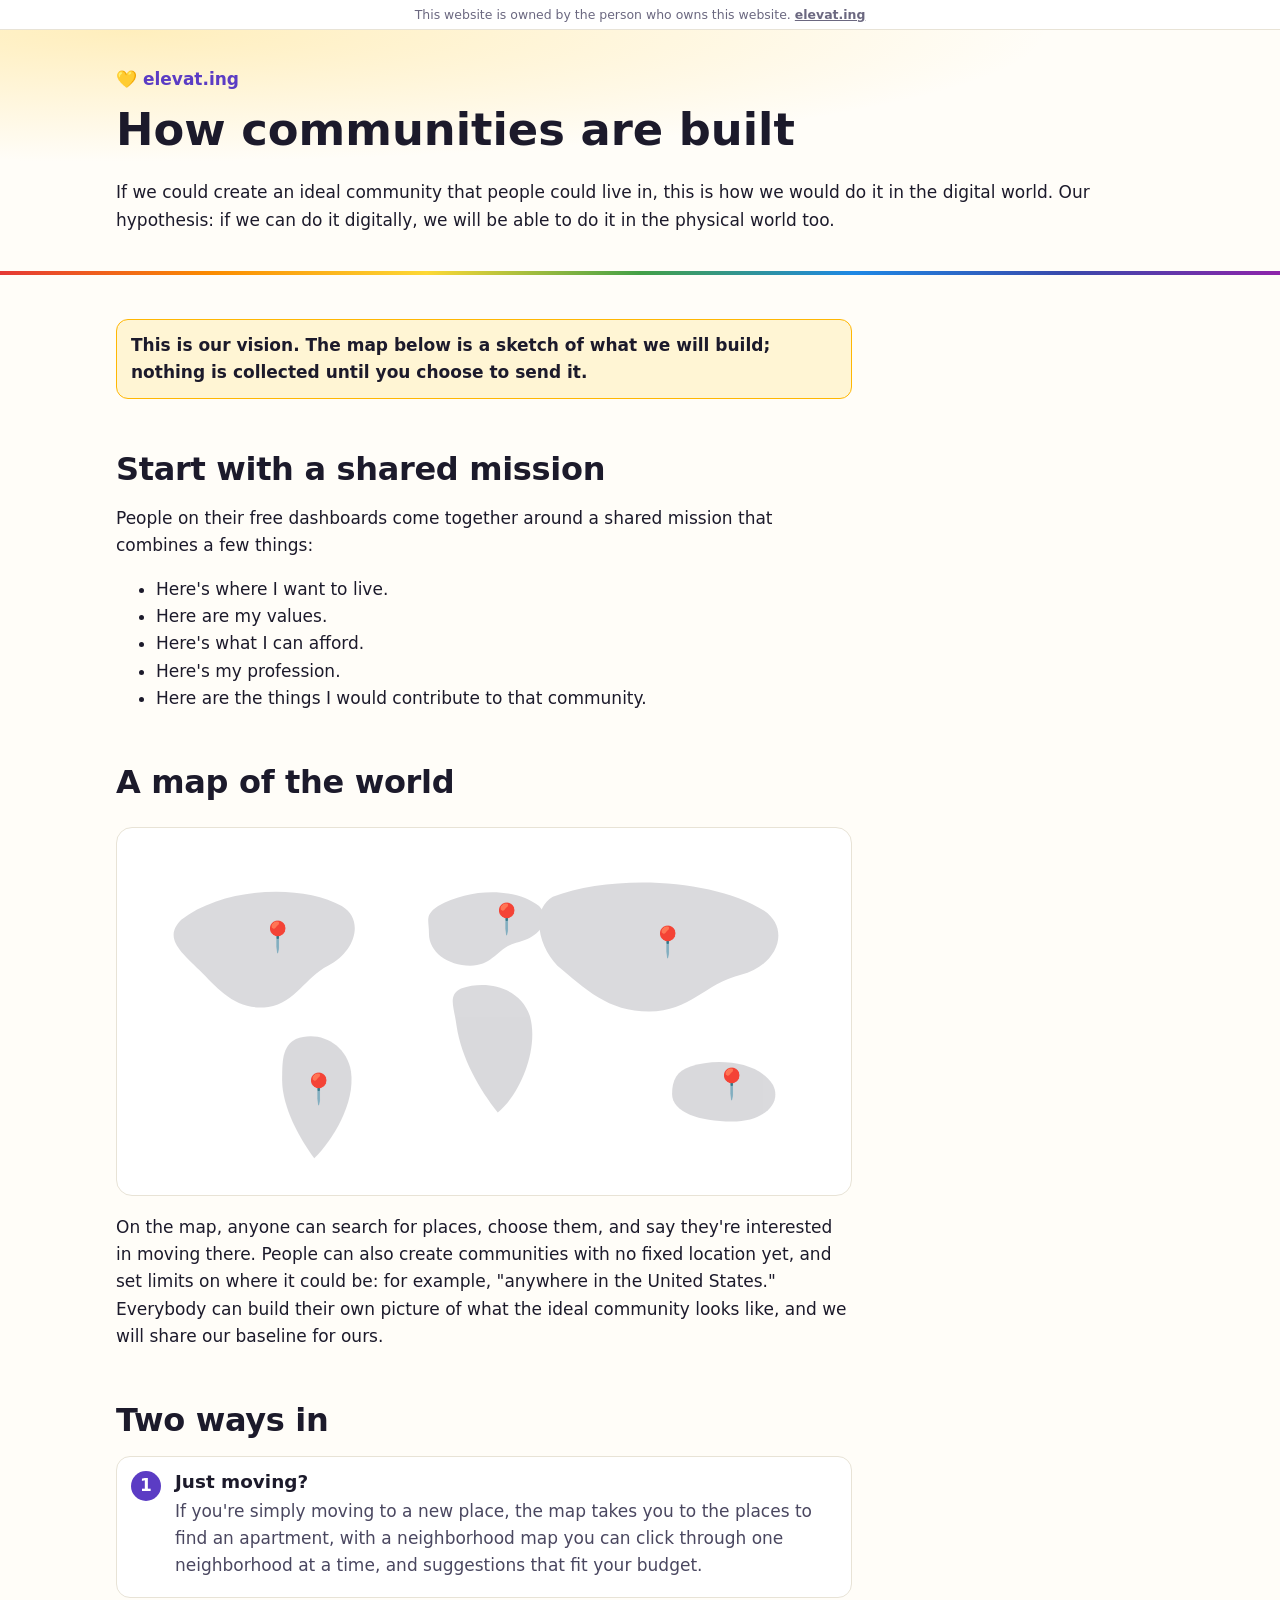
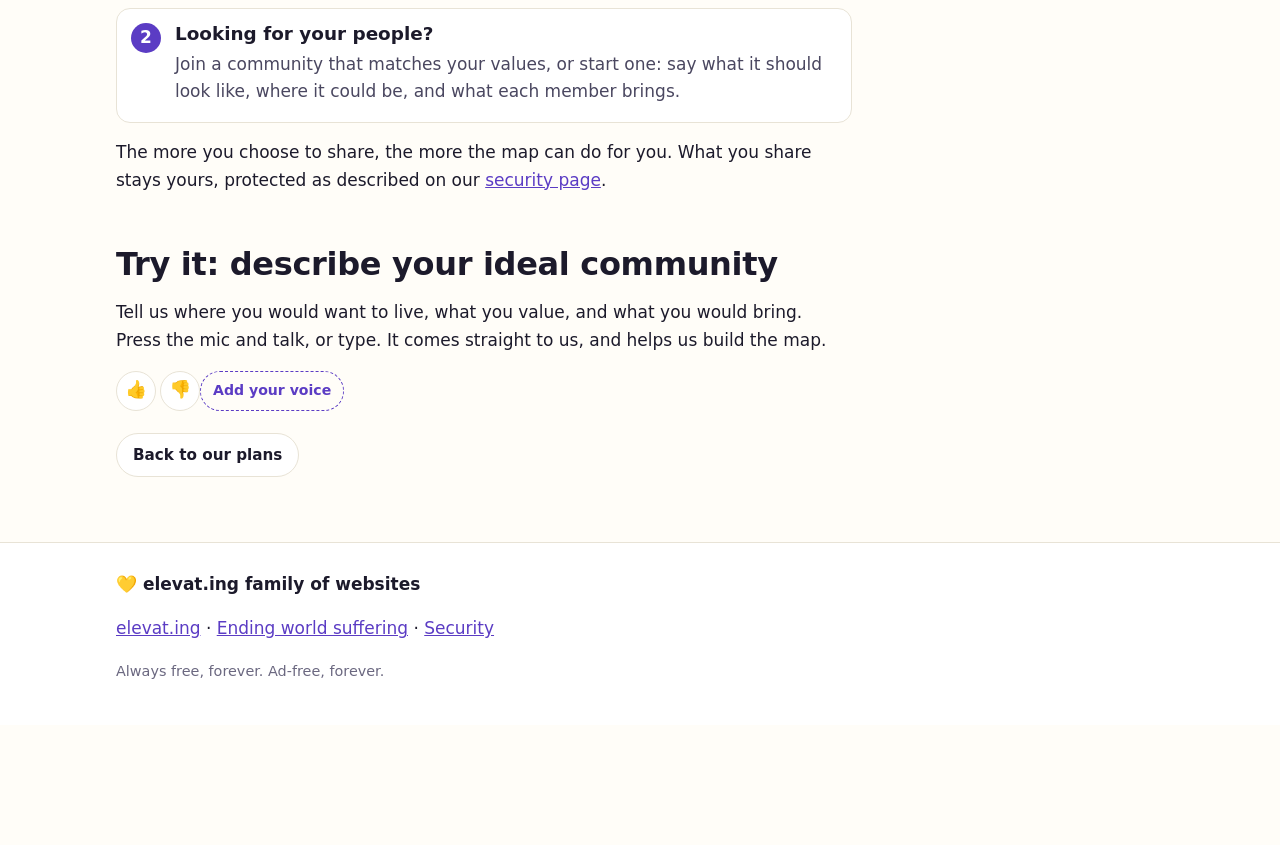
==== communities/index.html @ 51cf57e3 "elevat.ing becomes the main site: missions, flagships, every site with its plan, vision, plans in de" ====
<!DOCTYPE html>
<html lang="en">
<head>
<meta charset="utf-8">
<meta name="viewport" content="width=device-width, initial-scale=1">
<title>How communities are built | elevat.ing</title>
<meta name="description" content="Our vision for how communities are built: a map of the world where people say where they want to live, what they value, and what they would contribute.">
<link rel="canonical" href="https://elevat.ing/communities/">
<link rel="icon" href="data:image/svg+xml,%3Csvg xmlns='http://www.w3.org/2000/svg' viewBox='0 0 100 100'%3E%3Ctext y='.9em' font-size='90'%3E%F0%9F%92%9B%3C/text%3E%3C/svg%3E">
<link rel="stylesheet" href="../css/elv8.css?v=1">
</head>
<body>
<a class="skip" href="#main">Skip to content</a>
<div class="elv8-cap" role="note">This website is owned by the person who owns this website. <a href="https://elevat.ing/">elevat.ing</a></div>
<header class="page-hero">
  <div class="wrap">
    <a class="crumb" href="../">💛 elevat.ing</a>
    <h1>How communities are built</h1>
    <p class="lead">If we could create an ideal community that people could live in, this is how we would do it in the digital world. Our hypothesis: if we can do it digitally, we will be able to do it in the physical world too.</p>
  </div>
</header>
<main id="main" class="wrap sec">
  <div class="prose">
    <p class="status-note">This is our vision. The map below is a sketch of what we will build; nothing is collected until you choose to send it.</p>

    <h2>Start with a shared mission</h2>
    <p>People on their free dashboards come together around a shared mission that combines a few things:</p>
    <ul>
      <li>Here's where I want to live.</li>
      <li>Here are my values.</li>
      <li>Here's what I can afford.</li>
      <li>Here's my profession.</li>
      <li>Here are the things I would contribute to that community.</li>
    </ul>

    <h2>A map of the world</h2>
    <svg viewBox="0 0 320 160" role="img" aria-label="A sketch of a world map with community pins" style="width:100%;height:auto;background:var(--surface);border:1px solid var(--line);border-radius:16px;margin:.6rem 0">
      <g fill="currentColor" opacity=".16">
        <path d="M28 40c18-14 52-16 70-6 10 6 6 20-6 26-10 5-14 16-26 18-14 2-22-8-30-16-8-8-16-14-8-22z"/>
        <path d="M78 92c10-4 22 2 24 14 2 14-8 30-16 38-6-8-14-22-14-34 0-8 0-15 6-18z"/>
        <path d="M140 34c14-8 34-8 44 0 6 6 0 14-10 16-8 2-10 10-20 10-10 0-18-6-18-14 0-6-2-8 4-12z"/>
        <path d="M150 70c12-4 26 0 30 12 4 14-4 34-14 42-8-10-16-24-18-38-1-8-4-13 2-16z"/>
        <path d="M190 30c26-10 70-8 92 6 12 8 6 24-10 28-16 4-22 16-40 16-18 0-28-10-40-20-8-8-12-24-2-30z"/>
        <path d="M250 104c12-4 30-2 36 8 4 8-4 16-18 16-14 0-26-4-26-12 0-6 2-10 8-12z"/>
      </g>
      <g font-size="13" text-anchor="middle">
        <text x="70" y="52">📍</text><text x="170" y="44">📍</text><text x="240" y="54">📍</text><text x="88" y="118">📍</text><text x="268" y="116">📍</text>
      </g>
    </svg>
    <p>On the map, anyone can search for places, choose them, and say they're interested in moving there. People can also create communities with no fixed location yet, and set limits on where it could be: for example, "anywhere in the United States." Everybody can build their own picture of what the ideal community looks like, and we will share our baseline for ours.</p>

    <h2>Two ways in</h2>
    <ol class="steps">
      <li><h3>Just moving?</h3><p>If you're simply moving to a new place, the map takes you to the places to find an apartment, with a neighborhood map you can click through one neighborhood at a time, and suggestions that fit your budget.</p></li>
      <li><h3>Looking for your people?</h3><p>Join a community that matches your values, or start one: say what it should look like, where it could be, and what each member brings.</p></li>
    </ol>
    <p>The more you choose to share, the more the map can do for you. What you share stays yours, protected as described on our <a href="../security/">security page</a>.</p>

    <h2>Try it: describe your ideal community</h2>
    <p>Tell us where you would want to live, what you value, and what you would bring. Press the mic and talk, or type. It comes straight to us, and helps us build the map.</p>
    <div data-react="communities-vision" data-label="The communities vision" class="links"></div>
    <p style="margin-top:1.4rem"><a class="btn" href="../#plans">Back to our plans</a></p>
  </div>
</main>
<footer class="site"><div class="wrap"><p><b>💛 elevat.ing family of websites</b></p><p><a href="../">elevat.ing</a> · <a href="../end-suffering/">Ending world suffering</a> · <a href="../security/">Security</a></p><p class="small">Always free, forever. Ad-free, forever.</p></div></footer>
<script src="../js/elv8.js?v=1" defer></script>
<script src="https://hmrfamily.life/js/hmr-dock.js?v=6.8.2" data-site="elevat.ing" defer></script>
</body>
</html>
---- css/elv8.css ----
/* elevat.ing: our system of elevating websites. Fun but clean. */
:root{
  --ink:#1c1a2b;--ink2:#4a4760;--muted:#6b6880;--bg:#fffdf8;--surface:#ffffff;--line:#e8e3d6;
  --sun:#ffcc33;--sun2:#ffb703;--accent:#5b3cc4;--accent2:#7a5cf0;--good:#1f8a4c;--red:#c62828;--redbg:#fff1f0;
  --rainbow:linear-gradient(90deg,#e53935,#fb8c00,#fdd835,#43a047,#1e88e5,#3949ab,#8e24aa);
  --radius:16px;--shadow:0 1px 2px rgba(28,26,43,.06),0 6px 20px rgba(28,26,43,.06);
  --wrap:1080px;
}
@media (prefers-color-scheme:dark){:root{
  --ink:#f3f1fa;--ink2:#cfcbe0;--muted:#a7a3bb;--bg:#14121f;--surface:#1d1a2c;--line:#2f2b45;
  --accent:#a891ff;--accent2:#c2b2ff;--good:#5fd38f;--red:#ff8a80;--redbg:#2a1517;--shadow:0 1px 2px rgba(0,0,0,.4),0 6px 20px rgba(0,0,0,.3);
}}
*{box-sizing:border-box}
html{-webkit-text-size-adjust:100%;scroll-behavior:smooth}
@media (prefers-reduced-motion:reduce){html{scroll-behavior:auto}*{animation:none!important;transition:none!important}}
body{margin:0;background:var(--bg);color:var(--ink);font:17px/1.6 system-ui,-apple-system,"Segoe UI",Roboto,"Helvetica Neue",Arial,sans-serif;padding-bottom:120px}
a{color:var(--accent)}
a:hover{color:var(--accent2)}
:focus-visible{outline:3px solid var(--accent2);outline-offset:2px;border-radius:6px}
h1,h2,h3,h4{line-height:1.2;margin:0 0 .5em}
h2{font-size:clamp(1.5rem,4vw,2rem);letter-spacing:-.01em}
h3{font-size:1.15rem}
p{margin:0 0 1em}
.wrap{max-width:var(--wrap);margin:0 auto;padding:0 16px}
.skip{position:absolute;left:-999px;top:0}
.skip:focus{left:8px;top:8px;background:var(--surface);padding:8px 12px;z-index:100}
.small{font-size:.9rem;color:var(--muted)}
.visually-hidden{position:absolute!important;width:1px;height:1px;overflow:hidden;clip:rect(0 0 0 0);white-space:nowrap}

/* caption strip (every site carries one) */
.elv8-cap{font-size:.78rem;line-height:1.4;text-align:center;padding:6px 12px;background:var(--surface);border-bottom:1px solid var(--line);color:var(--muted)}
.elv8-cap a{color:inherit;font-weight:700}

/* Thanksgiving banner */
.tg{background:linear-gradient(100deg,#7a3e00,#c0561b 45%,#e8962e);color:#fff;text-align:center;padding:14px 16px}
.tg b{display:block;font-size:1.1rem;letter-spacing:.02em}
.tg p{margin:.2em auto 0;max-width:46rem;font-size:.95rem}
.tg .tg2{opacity:.9;font-style:italic}

/* hero */
.hero{position:relative;padding:48px 0 36px;background:radial-gradient(120% 90% at 10% 0%,rgba(255,204,51,.35),transparent 60%),radial-gradient(90% 80% at 100% 10%,rgba(122,92,240,.18),transparent 60%)}
.hero::after{content:"";position:absolute;left:0;right:0;bottom:0;height:4px;background:var(--rainbow)}
.brand{display:inline-flex;align-items:center;gap:.45rem;font-weight:800;letter-spacing:.02em;font-size:1rem;color:var(--ink2);margin-bottom:.8rem}
.brand .heart{font-size:1.2rem}
.hero h1{font-size:clamp(2.1rem,8vw,3.6rem);letter-spacing:-.02em;margin-bottom:.35em}
.hero .lead{font-size:clamp(1.05rem,2.6vw,1.25rem);color:var(--ink2);max-width:44rem}
.hero .year{font-weight:700;color:var(--ink)}
.promise{display:inline-block;margin-top:.4rem;padding:.45rem .8rem;border-radius:99px;background:var(--surface);border:1px solid var(--line);font-weight:700;font-size:.92rem}
.hero-quote{margin:1.4rem 0 0;padding:1rem 1.1rem;border-left:4px solid var(--sun2);background:var(--surface);border-radius:0 12px 12px 0;max-width:46rem;box-shadow:var(--shadow)}
.hero-quote p{margin:0;font-size:1.02rem}
.hero-quote p+p{margin-top:.35rem;font-weight:800}

/* section nav */
.secnav{position:sticky;top:0;z-index:20;background:color-mix(in srgb,var(--bg) 92%,transparent);backdrop-filter:blur(6px);border-bottom:1px solid var(--line)}
.secnav ul{display:flex;gap:.25rem;list-style:none;margin:0 auto;padding:6px 16px;overflow-x:auto;scrollbar-width:none}
.secnav ul::-webkit-scrollbar{display:none}
.secnav a{display:block;white-space:nowrap;padding:.45rem .75rem;border-radius:99px;text-decoration:none;color:var(--ink2);font-weight:600;font-size:.92rem}
.secnav a:hover{background:var(--surface);color:var(--ink)}

/* sections */
.sec{padding:44px 16px 8px}
.sec>.intro{max-width:46rem;color:var(--ink2)}
.kicker{display:inline-block;font-size:.78rem;font-weight:800;letter-spacing:.08em;text-transform:uppercase;color:var(--accent);margin-bottom:.4rem}

/* cards */
.cards{display:grid;grid-template-columns:repeat(auto-fill,minmax(260px,1fr));gap:14px;margin-top:18px}
.card{position:relative;display:flex;flex-direction:column;background:var(--surface);border:1px solid var(--line);border-radius:var(--radius);padding:18px 18px 14px;box-shadow:var(--shadow);transition:transform .15s ease,box-shadow .15s ease}
.card:hover{transform:translateY(-2px)}
.card .ico{font-size:1.7rem;line-height:1;margin-bottom:.5rem}
.card h3{margin-bottom:.35em}
.card p{color:var(--ink2);font-size:.97rem}
.card .status{align-self:flex-start;font-size:.75rem;font-weight:800;letter-spacing:.04em;text-transform:uppercase;padding:.2rem .55rem;border-radius:99px;background:rgba(122,92,240,.12);color:var(--accent);margin-bottom:.6rem}
.card .status.live{background:rgba(31,138,76,.13);color:var(--good)}
.card details{margin:.2rem 0 .6rem;font-size:.95rem}
.card details summary{cursor:pointer;font-weight:700;color:var(--accent)}
.card details ul{padding-left:1.1rem;margin:.5rem 0 0;color:var(--ink2)}
.card details li{margin:.25rem 0}
.card .go{font-weight:700}
.card .foot{margin-top:auto;padding-top:.5rem;display:flex;flex-wrap:wrap;align-items:center;gap:.4rem}
.card.red{border:2px solid var(--red);background:var(--redbg)}
.card.red .status{background:var(--red);color:#fff}
.card.last{grid-column:1/-1;border:2px solid var(--sun2);background:linear-gradient(135deg,rgba(255,204,51,.18),transparent 60%),var(--surface)}
.card.last h3{font-size:1.4rem}

/* flagships */
.flags{display:grid;grid-template-columns:repeat(auto-fit,minmax(280px,1fr));gap:14px;margin-top:18px}
.flag{background:var(--surface);border:1px solid var(--line);border-radius:var(--radius);padding:20px;box-shadow:var(--shadow);display:flex;flex-direction:column}
.flag.main{border:2px solid var(--accent)}
.flag .host{font-size:1.35rem;font-weight:800;margin-bottom:.2rem}
.flag .host a{text-decoration:none}
.flag .what{font-weight:700;color:var(--ink2);margin-bottom:.6rem}
.flag p{color:var(--ink2)}
.flag .foot{margin-top:auto;display:flex;flex-wrap:wrap;gap:.4rem;align-items:center}

/* buttons */
.btn{display:inline-flex;align-items:center;justify-content:center;gap:.35rem;min-height:44px;padding:0 16px;border-radius:99px;border:1px solid var(--line);background:var(--surface);color:var(--ink);font:inherit;font-weight:700;font-size:.95rem;text-decoration:none;cursor:pointer}
.btn:hover{border-color:var(--accent);color:var(--ink)}
.btn.primary{background:var(--accent);border-color:var(--accent);color:#fff}
.btn.primary:hover{background:var(--accent2);color:#fff}
.btn.small{min-height:36px;padding:0 12px;font-size:.88rem}
.thumbs{display:inline-flex;gap:.25rem}
.thumb{min-width:40px;min-height:40px;border-radius:99px;border:1px solid var(--line);background:var(--surface);cursor:pointer;font-size:1.05rem;line-height:1}
.thumb[aria-pressed=true]{background:var(--sun);border-color:var(--sun2)}
.thumb:disabled{cursor:default}
.voice-open{min-height:40px;padding:0 12px;border-radius:99px;border:1px dashed var(--accent);background:transparent;color:var(--accent);font:inherit;font-weight:700;font-size:.88rem;cursor:pointer}

/* voice box */
.vb{width:100%;margin-top:.6rem;padding:.8rem;border:1px solid var(--line);border-radius:12px;background:var(--bg)}
.vb label{display:block;font-weight:700;font-size:.9rem;margin:.4rem 0 .2rem}
.vb .row{display:flex;gap:.4rem;align-items:flex-start}
.vb textarea,.vb input[type=email],.vb input[type=text]{width:100%;font:inherit;font-size:1rem;padding:.55rem .65rem;border-radius:10px;border:1px solid var(--line);background:var(--surface);color:var(--ink)}
.vb textarea{min-height:5.5rem;resize:vertical}
.mic{flex:none;width:44px;height:44px;border-radius:50%;border:0;background:var(--rainbow);color:#fff;font-size:1.15rem;cursor:pointer}
.mic.rec{background:var(--red)}
.vb .out{min-height:1.2em;font-size:.9rem;color:var(--ink2);margin:.4rem 0 0}
.vb .live{font-size:.85rem;color:var(--red);font-weight:700}

/* site list */
.finder{display:flex;flex-wrap:wrap;gap:.5rem;align-items:flex-end;margin:16px 0 8px;padding:12px;background:var(--surface);border:1px solid var(--line);border-radius:var(--radius)}
.finder .q{flex:1 1 240px;display:flex;gap:.4rem}
.finder input[type=search]{flex:1;min-width:0;min-height:44px;font:inherit;padding:0 .8rem;border-radius:99px;border:1px solid var(--line);background:var(--bg);color:var(--ink)}
.finder label{display:flex;flex-direction:column;font-size:.8rem;font-weight:700;color:var(--muted);gap:.15rem}
.finder select{min-height:44px;font:inherit;font-size:.95rem;padding:0 .6rem;border-radius:12px;border:1px solid var(--line);background:var(--bg);color:var(--ink);max-width:100%}
.slist{list-style:none;margin:0;padding:0}
.slist>li{display:grid;grid-template-columns:1fr auto;gap:.2rem .8rem;padding:12px 4px;border-bottom:1px solid var(--line)}
.slist .name{font-weight:800;word-break:break-word}
.slist .name a{text-decoration:none}
.slist .stage{font-size:.72rem;font-weight:800;text-transform:uppercase;letter-spacing:.04em;padding:.15rem .5rem;border-radius:99px;background:var(--line);color:var(--ink2);align-self:start;white-space:nowrap}
.slist .stage.family{background:var(--accent);color:#fff}
.slist .stage.starter{background:rgba(31,138,76,.15);color:var(--good)}
.slist .plan{grid-column:1/-1;color:var(--ink2);font-size:.95rem}
.slist .plan b{color:var(--ink)}
.slist .acts{grid-column:1/-1;display:flex;flex-wrap:wrap;gap:.4rem;align-items:center}
.slist .cat{font-size:.82rem;color:var(--muted)}
.more{margin:14px 0}

/* vision */
.vision{background:linear-gradient(180deg,transparent,rgba(255,204,51,.12));padding-bottom:30px}
.quotes{display:grid;grid-template-columns:repeat(auto-fit,minmax(280px,1fr));gap:14px;margin:18px 0}
.quote{margin:0;background:var(--surface);border:1px solid var(--line);border-radius:var(--radius);padding:18px;box-shadow:var(--shadow)}
.quote blockquote{margin:0 0 .6rem;font-size:1.25rem;font-weight:800;line-height:1.3}
.quote p{color:var(--ink2);margin:0}
.big-quote{font-size:1.1rem;border-left:4px solid var(--accent);padding:.4rem 0 .4rem 1rem;margin:1.2rem 0;max-width:46rem}
.weekly{display:flex;gap:1rem;align-items:center;padding:16px;border-radius:var(--radius);background:var(--surface);border:1px solid var(--line);margin:18px 0}
.weekly .n{font-size:2.2rem;font-weight:900;line-height:1}
.links{display:flex;flex-wrap:wrap;gap:.5rem;margin:.6rem 0 0}

/* vision player */
.player{margin:18px 0;border-radius:var(--radius);overflow:hidden;border:1px solid var(--line);background:#0f0d1a;color:#fff;box-shadow:var(--shadow)}
.stage-v{position:relative;aspect-ratio:16/9;min-height:220px;overflow:hidden}
.stage-v svg{position:absolute;inset:0;width:100%;height:100%}
.stage-v .cap{position:absolute;left:0;right:0;bottom:0;padding:12px 16px;background:linear-gradient(transparent,rgba(0,0,0,.75));font-weight:700;font-size:clamp(.9rem,2.6vw,1.1rem)}
.stage-v .playbig{position:absolute;inset:0;margin:auto;width:84px;height:84px;border-radius:50%;border:0;background:var(--sun);color:#1c1a2b;font-size:2rem;cursor:pointer;box-shadow:0 0 0 8px rgba(255,204,51,.25)}
.pctl{display:flex;gap:.5rem;align-items:center;padding:8px 12px;background:#17142a}
.pctl button{min-height:40px;border-radius:99px;border:1px solid #3a3556;background:#221e38;color:#fff;font:inherit;font-weight:700;padding:0 14px;cursor:pointer}
.pctl .bar{flex:1;height:6px;border-radius:6px;background:#2d2848;overflow:hidden}
.pctl .bar i{display:block;height:100%;width:0;background:var(--rainbow);transition:width .3s linear}
.dot{transition:transform 1.2s ease,opacity 1.2s ease,fill 1.2s ease}

/* page (inner pages) */
.page-hero{padding:36px 0 24px;position:relative;background:radial-gradient(120% 90% at 10% 0%,rgba(255,204,51,.3),transparent 60%)}
.page-hero::after{content:"";position:absolute;left:0;right:0;bottom:0;height:4px;background:var(--rainbow)}
.page-hero h1{font-size:clamp(1.8rem,6vw,2.8rem)}
.crumb{font-weight:700;text-decoration:none;display:inline-block;margin-bottom:.6rem}
.prose{max-width:46rem}
.prose h2{margin-top:1.6em}
.steps{counter-reset:s;list-style:none;padding:0;margin:1rem 0}
.steps>li{counter-increment:s;position:relative;padding:14px 14px 14px 58px;margin:0 0 10px;background:var(--surface);border:1px solid var(--line);border-radius:14px}
.steps>li::before{content:counter(s);position:absolute;left:14px;top:14px;width:30px;height:30px;border-radius:50%;background:var(--accent);color:#fff;font-weight:800;display:grid;place-items:center}
.steps h3{margin:0 0 .3em}
.steps p,.steps ul{margin:.2em 0;color:var(--ink2)}
.status-note{padding:12px 14px;border-radius:12px;background:rgba(255,204,51,.18);border:1px solid var(--sun2);font-weight:600}
.boxes{display:grid;grid-template-columns:repeat(6,1fr);gap:8px;margin:16px 0}
@media (min-width:640px){.boxes{grid-template-columns:repeat(12,1fr)}}
.box{aspect-ratio:1;border-radius:8px;background:#26223a;border:2px solid #3b3558;display:grid;place-items:center;color:#cfc9ef;font-size:.8rem;font-weight:800;position:relative}
.box.on{border-color:var(--sun2);box-shadow:0 0 0 3px rgba(255,204,51,.3)}
.box.bad{background:#5a1d22;border-color:#ff6b6b}
.box.clean{background:#173b2a;border-color:#4cd18a}

/* footer */
footer.site{margin-top:40px;padding:28px 0;border-top:1px solid var(--line);background:var(--surface)}
footer.site ul{list-style:none;padding:0;margin:.6rem 0;display:flex;flex-wrap:wrap;gap:.4rem 1rem}
footer.site .heart{color:var(--sun2)}

/* first visit */
.fv{position:fixed;inset:0;z-index:2147483000;background:rgba(15,13,26,.6);display:flex;align-items:flex-end;justify-content:center;padding:12px}
@media (min-width:640px){.fv{align-items:center}}
.fv-box{width:100%;max-width:560px;max-height:calc(100vh - 24px);overflow:auto;background:var(--surface);color:var(--ink);border-radius:20px;padding:22px 20px 18px;box-shadow:0 20px 60px rgba(0,0,0,.35)}
.fv-box h2{font-size:1.45rem}
.fv-box .acts{display:flex;flex-wrap:wrap;gap:.5rem;margin-top:1rem}
.fv-box .acts .btn{flex:1 1 auto}
.fv-box .mission p{color:var(--ink2)}
.fv-box .mission .hook{font-size:1.1rem;font-weight:800;color:var(--ink)}
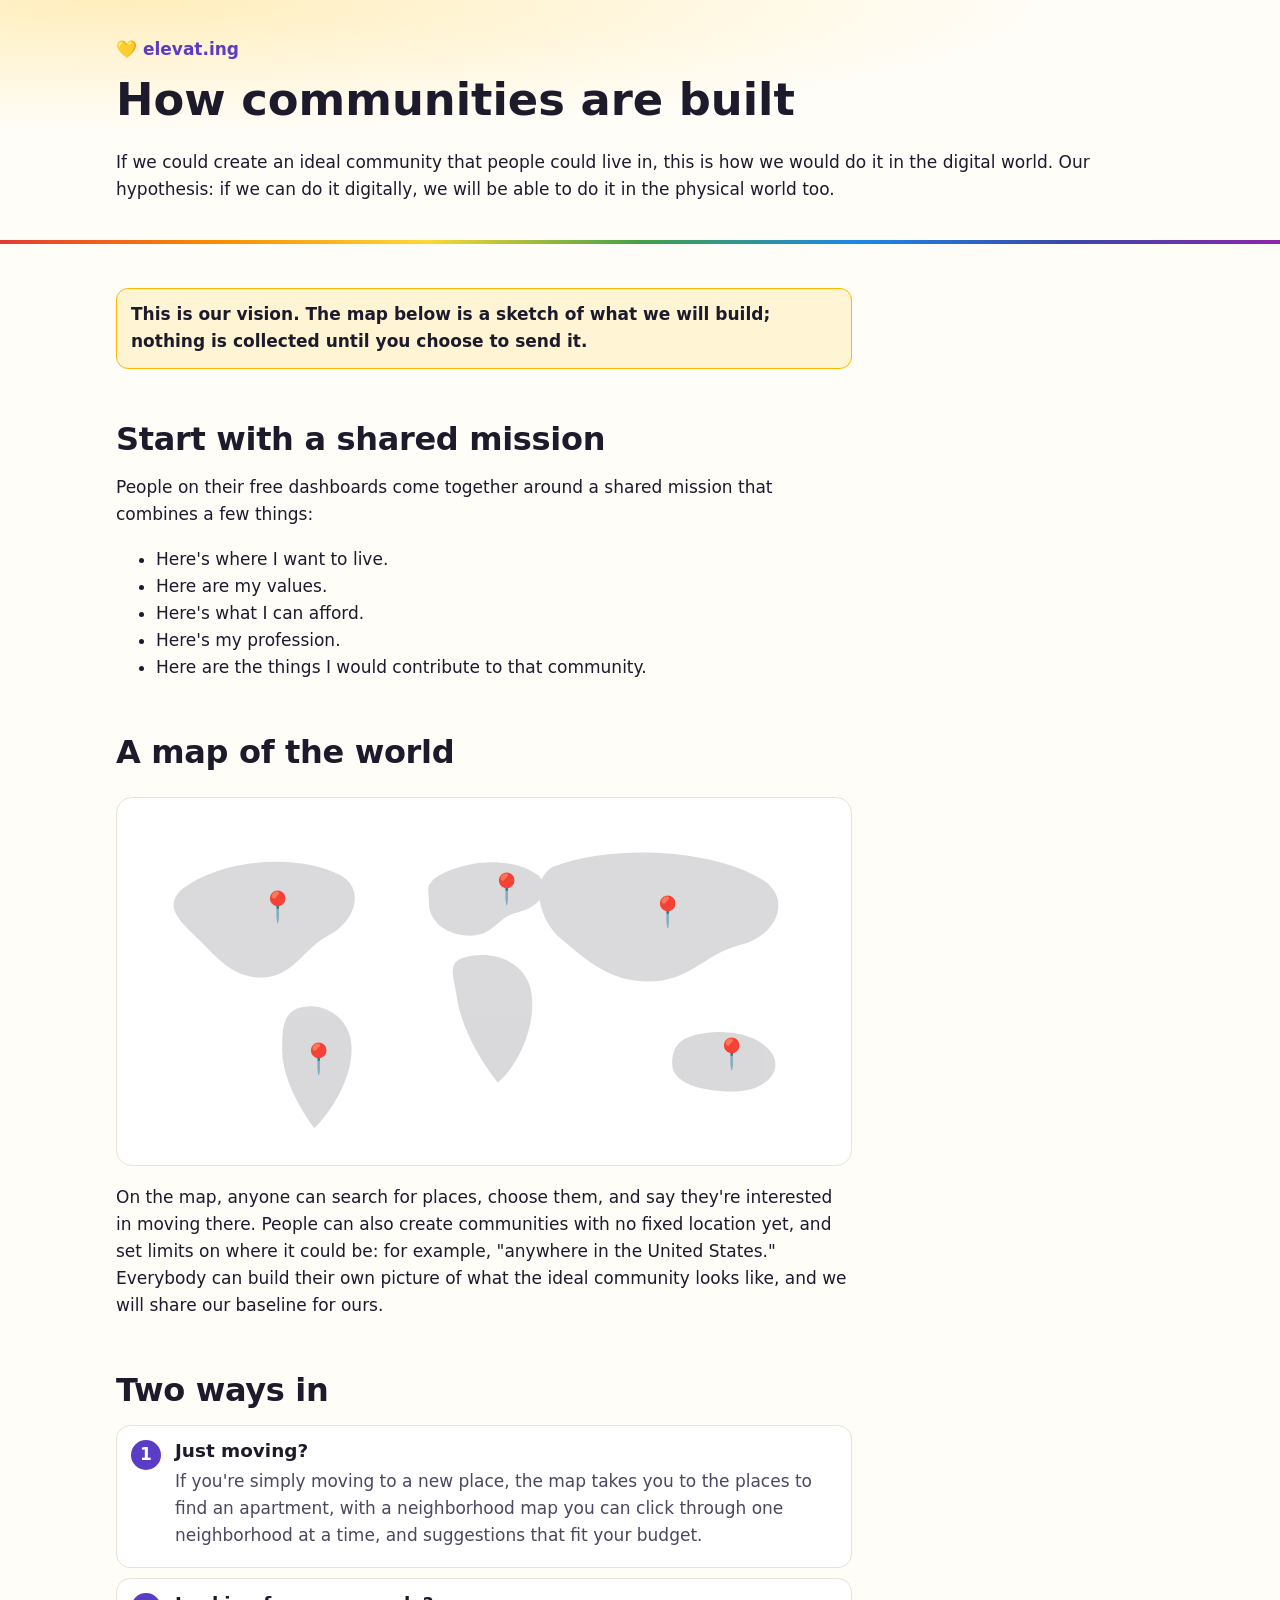
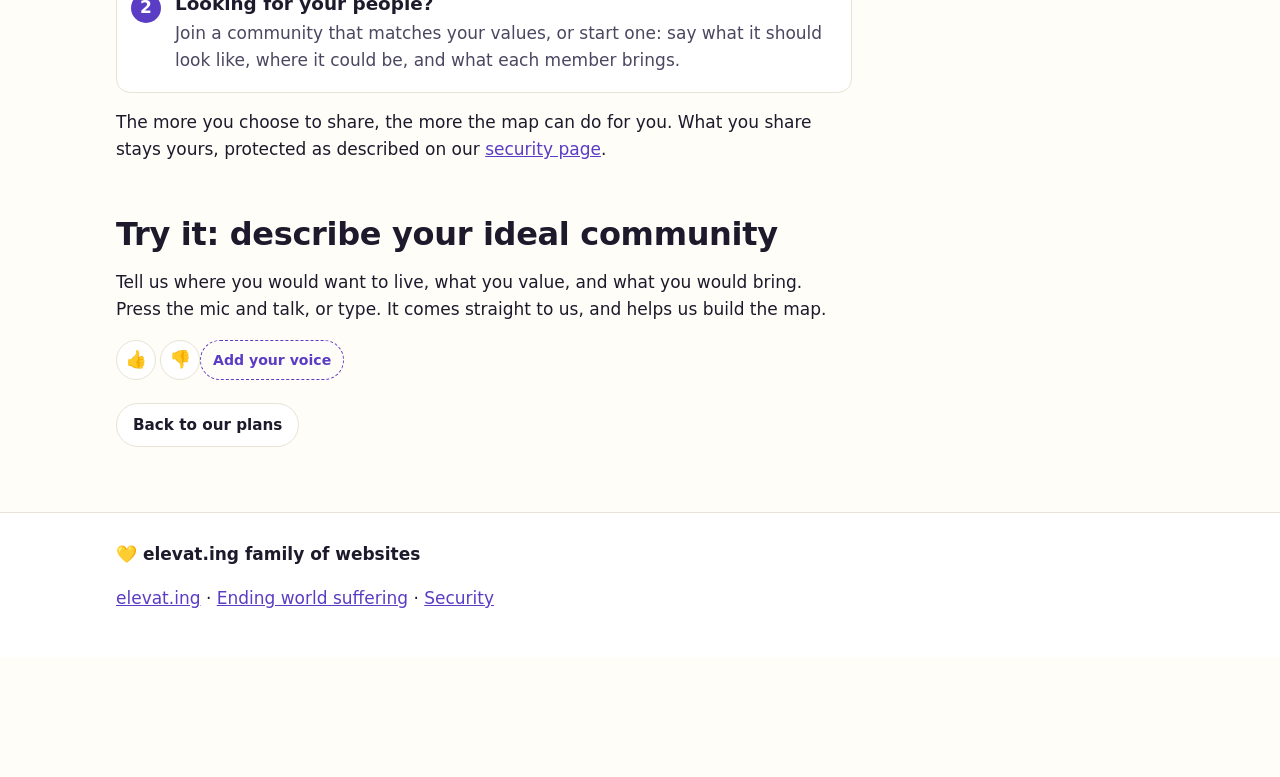
==== commit 1694277a: "elevat.ing, his 17:57Z review (N-018 to N-048): menu bar first, then the heart and family line, then" ====
--- a/communities/index.html
+++ b/communities/index.html
@@ -7,11 +7,10 @@
 <meta name="description" content="Our vision for how communities are built: a map of the world where people say where they want to live, what they value, and what they would contribute.">
 <link rel="canonical" href="https://elevat.ing/communities/">
 <link rel="icon" href="data:image/svg+xml,%3Csvg xmlns='http://www.w3.org/2000/svg' viewBox='0 0 100 100'%3E%3Ctext y='.9em' font-size='90'%3E%F0%9F%92%9B%3C/text%3E%3C/svg%3E">
-<link rel="stylesheet" href="../css/elv8.css?v=1">
+<link rel="stylesheet" href="../css/elv8.css?v=3">
 </head>
 <body>
 <a class="skip" href="#main">Skip to content</a>
-<div class="elv8-cap" role="note">This website is owned by the person who owns this website. <a href="https://elevat.ing/">elevat.ing</a></div>
 <header class="page-hero">
   <div class="wrap">
     <a class="crumb" href="../">💛 elevat.ing</a>
@@ -62,8 +61,8 @@
     <p style="margin-top:1.4rem"><a class="btn" href="../#plans">Back to our plans</a></p>
   </div>
 </main>
-<footer class="site"><div class="wrap"><p><b>💛 elevat.ing family of websites</b></p><p><a href="../">elevat.ing</a> · <a href="../end-suffering/">Ending world suffering</a> · <a href="../security/">Security</a></p><p class="small">Always free, forever. Ad-free, forever.</p></div></footer>
-<script src="../js/elv8.js?v=1" defer></script>
-<script src="https://hmrfamily.life/js/hmr-dock.js?v=6.8.2" data-site="elevat.ing" defer></script>
+<footer class="site"><div class="wrap"><p><b>💛 elevat.ing family of websites</b></p><p><a href="../">elevat.ing</a> · <a href="../end-suffering/">Ending world suffering</a> · <a href="../security/">Security</a></p></div></footer>
+<script src="../js/elv8.js?v=4" defer></script>
+<script src="https://hmrfamily.life/js/hmr-dock.js?v=6.9.1" data-site="elevat.ing" defer></script>
 </body>
 </html>
--- a/css/elv8.css
+++ b/css/elv8.css
@@ -191,3 +191,44 @@
 .fv-box .acts .btn{flex:1 1 auto}
 .fv-box .mission p{color:var(--ink2)}
 .fv-box .mission .hook{font-size:1.1rem;font-weight:800;color:var(--ink)}
+
+/* added 2026-11-27 */
+.login-note{margin:0 0 1em;padding:14px 16px;border-left:4px solid var(--accent);background:var(--surface);border-radius:0 12px 12px 0;color:var(--ink2)}
+.login-note p{margin:0}
+.dot circle{transition:fill 1.2s ease}
+.dot text{transition:opacity .8s ease}
+.family-line{margin:.6rem 0 0;font-weight:700;color:var(--ink2)}
+.afraid{margin:1.2rem 0 0;max-width:46rem;padding:1rem 1.1rem;border-radius:var(--radius);background:var(--surface);border:1px solid var(--line);box-shadow:var(--shadow)}
+.afraid-h{font-size:1.15rem;margin-bottom:.4em}
+.afraid p{color:var(--ink2);margin:0 0 .5em}
+.afraid .foot{display:flex;flex-wrap:wrap;gap:.4rem;align-items:center}
+.tip{font-size:.88rem;color:var(--muted);margin:.2rem 0 .4rem}
+.phits{margin:.4rem 0 .6rem}
+.phits-h{font-size:1rem;margin:.4rem 0}
+.phits ul{list-style:none;margin:0;padding:0}
+.phits li{padding:8px 4px;border-bottom:1px solid var(--line)}
+.phits li a{font-weight:800}
+.phits .snip{display:block;font-size:.9rem;color:var(--ink2)}
+.miss{margin:.4rem 0 1rem}
+.btn.trials{border-color:var(--accent);color:var(--accent)}
+.modal{position:fixed;inset:0;background:rgba(15,13,26,.6);display:flex;align-items:center;justify-content:center;padding:12px;z-index:2147483000}
+.modal[hidden]{display:none}
+.dlg{background:var(--surface);color:var(--ink);border-radius:var(--radius);width:100%;max-width:620px;max-height:100%;overflow:auto;padding:18px 20px}
+.dlg-top{display:flex;justify-content:space-between;align-items:center;gap:10px}
+.dlg-top h2{margin:0;font-size:1.4rem}
+.dlg h3{margin-top:1rem}
+.dlg ul{padding-left:1.1rem;color:var(--ink2)}
+.hourglass{margin:14px 0 18px;padding:12px;border-radius:var(--radius);background:var(--surface);border:1px solid var(--line);box-shadow:var(--shadow);color:var(--ink)}
+.hourglass svg{display:block;width:100%;height:auto;max-height:420px}
+.hourglass .hg-right,.hourglass .hg-link{transition:opacity .6s ease}
+.hourglass.off .hg-right{opacity:.15}
+.hourglass.off .hg-link{opacity:.35}
+.hg-ctl{display:flex;flex-wrap:wrap;gap:.6rem;align-items:center;margin-top:.6rem}
+.hg-cap{margin:0;flex:1 1 220px;color:var(--ink2);font-size:.95rem}
+
+/* round 2 (Nov 27): the mic sits inside its text box, same icon as the bottom bar */
+.vb .row{position:relative;display:block}
+.vb .row>textarea,.vb .row>input{padding-right:52px}
+.vb .row>.mic{position:absolute;right:6px;bottom:6px;width:38px;height:38px;display:flex;align-items:center;justify-content:center;border:2px solid #fff;box-shadow:0 2px 6px rgba(0,0,0,.25)}
+.vb .row>input+.mic{top:50%;bottom:auto;transform:translateY(-50%)}
+.slist .stage.done{background:#e6f6ea;color:#14532d}
